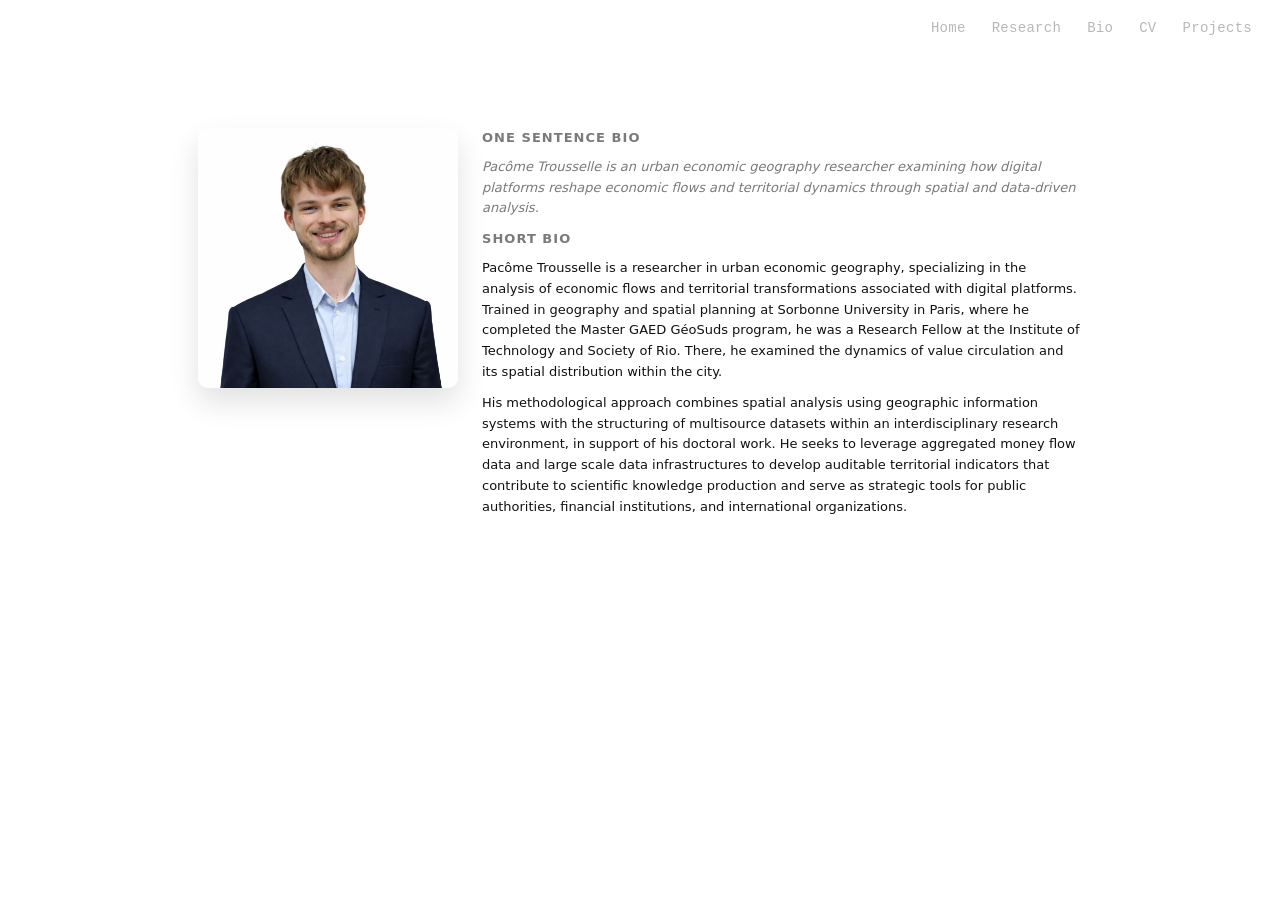
==== bio.html @ 0c2982ef "Publish site" ====
<!doctype html>
<html lang="en">
<head>
  <meta charset="utf-8" />
  <meta name="viewport" content="width=device-width,initial-scale=1" />
  <meta http-equiv="Content-Security-Policy" content="default-src 'self'; img-src 'self' data:; style-src 'self' 'unsafe-inline' https://fonts.googleapis.com; font-src 'self' https://fonts.gstatic.com; script-src 'self'; object-src 'none'; base-uri 'self'; form-action 'self'; frame-ancestors 'none'; upgrade-insecure-requests" />
  <title>Bio — Pacôme Trousselle</title>
  <meta name="description" content="Bio — Pacôme Trousselle" />

  <link rel="preconnect" href="https://fonts.googleapis.com">
  <link rel="preconnect" href="https://fonts.gstatic.com" crossorigin>
  <link href="https://fonts.googleapis.com/css2?family=Lato:wght@400;900&family=Roboto+Mono:wght@400;700&display=swap" rel="stylesheet">
  <link rel="stylesheet" href="assets/css/bio-research.css" />
</head>
<body>
  <header class="topbar">
    <nav class="nav" aria-label="Primary">
      <a href="index.html">Home</a>
      <a href="research.html">Research</a>
      <a href="bio.html">Bio</a>
      <a href="cv.html">CV</a>
      <a href="projects.html">Projects</a>
    </nav>
  </header>

  <main class="main">
    <section class="page">
      <div class="bio-layout">
        <div class="bio-portrait-wrap">
          <img class="bio-portrait" src="assets/img/bio-portrait.png" alt="Pacôme Trousselle" draggable="false" />
        </div>
        <div class="bio-text">
          <h5 class="bio-heading">One sentence bio</h5>
          <p class="bio-placeholder">Pacôme Trousselle is an urban economic geography researcher examining how digital platforms reshape economic flows and territorial dynamics through spatial and data-driven analysis.</p>

          <h5 class="bio-heading">Short bio</h5>
          <p>Pacôme Trousselle is a researcher in urban economic geography, specializing in the analysis of economic flows and territorial transformations associated with digital platforms. Trained in geography and spatial planning at Sorbonne University in Paris, where he completed the Master GAED GéoSuds program, he was a Research Fellow at the Institute of Technology and Society of Rio. There, he examined the dynamics of value circulation and its spatial distribution within the city.</p>
          <p>His methodological approach combines spatial analysis using geographic information systems with the structuring of multisource datasets within an interdisciplinary research environment, in support of his doctoral work. He seeks to leverage aggregated money flow data and large scale data infrastructures to develop auditable territorial indicators that contribute to scientific knowledge production and serve as strategic tools for public authorities, financial institutions, and international organizations.</p>
        </div>
      </div>

    </section>
  </main>
</body>
</html>
---- assets/css/bio-research.css ----
/* Bio/Research style inspired by the provided reference page */
:root{
  --ink:#111111;
  --muted:#7a7a7a;
  --line:#e3e3e3;
  --accent:#E34234;
  --bg:#ffffff;
  --mono:"Roboto Mono", ui-monospace, SFMono-Regular, Menlo, Monaco, Consolas, "Liberation Mono", monospace;
  --sans:"Lato", system-ui, -apple-system, Segoe UI, Roboto, Arial, sans-serif;
  --w: 920px;
}

*{box-sizing:border-box;}
html,body{height:100%;}
body{
  margin:0;
  background:var(--bg);
  color:var(--ink);
  font-family:var(--sans);
  line-height:1.45;
}

a{
  color:var(--ink);
  text-decoration:none;
  border-bottom:1px solid rgba(0,0,0,0.15);
}
a:hover{ border-bottom-color:rgba(0,0,0,0.4); }

main,
footer{
  max-width:var(--w);
  margin:0 auto;
  padding:0 18px;
}

.topbar{
  position:fixed;
  top:0; left:0; right:0;
  z-index:20;
  padding:18px 28px;
  display:flex;
  justify-content:flex-end;
  align-items:center;
  pointer-events:none;
}
.nav{
  display:flex;
  gap:26px;
  list-style:none;
  margin:0;
  padding:0;
  font-family:var(--mono);
  font-size:14px;
  letter-spacing:0.02em;
  pointer-events:auto;
}
.nav a{
  color:#b8b8b8;
  border-bottom:0;
}
.nav a:hover{ color:var(--accent); }
.nav a.active{
  color:var(--accent);
}

main{
  padding-top:120px;
  padding-bottom:60px;
}

h1, h2, h3, h4, h5{
  margin:0 0 8px;
  font-weight:900;
}
h2{
  font-size:18px;
  letter-spacing:0.5px;
}
h5{
  font-size:16px;
  font-weight:700;
  margin-top:18px;
}

p{ margin:10px 0; }
.muted{ color:var(--muted); }

.section-block{
  margin:20px 0;
}
.section-block h5{
  margin-top:0;
  font-size:15px;
  letter-spacing:0.12em;
  text-transform:uppercase;
  color:var(--muted);
}
.section-block p{
  margin:8px 0 12px;
}
.section-break{
  border:0;
  border-top:1px solid var(--line);
  margin:18px 0;
}

.ref-block{
  font-size:12px;
  line-height:1.5;
}

.page > h2{
  margin-bottom:12px;
  text-transform:uppercase;
  letter-spacing:0.18em;
  font-size:13px;
  color:var(--muted);
}

.page{
  background:none;
  border:none;
  border-radius:0;
  box-shadow:none;
  padding:0;
}

.research-hero{
  display:grid;
  grid-template-columns: 1.2fr 0.8fr;
  gap:22px;
  margin:18px 0 22px;
  align-items:start;
}
.research-lede{
  padding:16px 18px;
  border:1px solid var(--line);
  border-radius:12px;
  background:linear-gradient(135deg, #ffffff 0%, #faf7f6 100%);
  font-size:14px;
}
.research-pills{
  display:flex;
  flex-direction:column;
  gap:10px;
}
.pill{
  border:1px solid var(--line);
  border-radius:999px;
  padding:8px 12px;
  font-size:13px;
  display:flex;
  gap:8px;
  align-items:center;
  background:#fff;
}
.pill-label{
  font-family:var(--mono);
  font-size:11px;
  text-transform:uppercase;
  letter-spacing:0.08em;
  color:var(--muted);
}
.research-grid{
  display:grid;
  grid-template-columns: repeat(2, minmax(0, 1fr));
  gap:18px;
  margin:18px 0;
}
.section-card{
  border:1px solid var(--line);
  border-radius:12px;
  padding:16px 18px;
  background:#fff;
}
.section-title{
  margin:0 0 10px;
  font-size:12px;
  letter-spacing:0.12em;
  text-transform:uppercase;
  color:var(--muted);
}
.clean-list,
.numbered-list,
.tag-list,
.ref-list{
  margin:8px 0 0;
  padding-left:18px;
}
.clean-list li,
.numbered-list li,
.ref-list li{
  margin:8px 0;
}
.tag-list{
  list-style:none;
  padding-left:0;
  display:flex;
  flex-wrap:wrap;
  gap:8px;
}
.tag-list li{
  border:1px solid var(--line);
  border-radius:999px;
  padding:6px 10px;
  font-size:12px;
  background:#fafafa;
}
.ref-list{
  font-size:12px;
  color:#3a3a3a;
}
.ref-list li{
  line-height:1.4;
}

.bio-layout{
  display:grid;
  grid-template-columns: 260px 1fr;
  gap:24px;
  align-items:start;
  margin-top:8px;
}
.bio-portrait-wrap{
  margin:0;
}
.bio-portrait{
  display:block;
  width:100%;
  height:auto;
  border-radius:10px;
  box-shadow:0 14px 30px rgba(0,0,0,0.12);
  user-select:none;
  -webkit-user-drag:none;
  -webkit-touch-callout:none;
  pointer-events:none;
}
.bio-heading{
  margin-top:0;
  font-size:13px;
  letter-spacing:0.08em;
  text-transform:uppercase;
  color:var(--muted);
}
.bio-text{
  font-size:13px;
  line-height:1.6;
}
.bio-text p{
  margin-top:8px;
}
.bio-placeholder{
  color:var(--muted);
  font-style:italic;
}

.kv{
  display:grid;
  grid-template-columns: 120px 1fr;
  gap:6px 16px;
  margin-top:14px;
}
.kv .k{
  color:var(--muted);
  font-family:var(--mono);
  font-size:12px;
}

.footerhint{
  margin-top:18px;
  color:var(--muted);
  font-size:12px;
}

hr{
  border:0;
  border-top:1px solid var(--line);
  margin:18px 0;
}

@media (max-width: 760px){
  .topbar{ justify-content:center; }
  .nav{ flex-wrap:wrap; gap:16px; font-size:13px; justify-content:center; }
  .research-hero{
    grid-template-columns: 1fr;
  }
  .research-grid{
    grid-template-columns: 1fr;
  }
  .bio-layout{
    grid-template-columns: 1fr;
    gap:16px;
  }
  .bio-portrait-wrap{ max-width:320px; }
  .kv{ grid-template-columns: 1fr; }
}
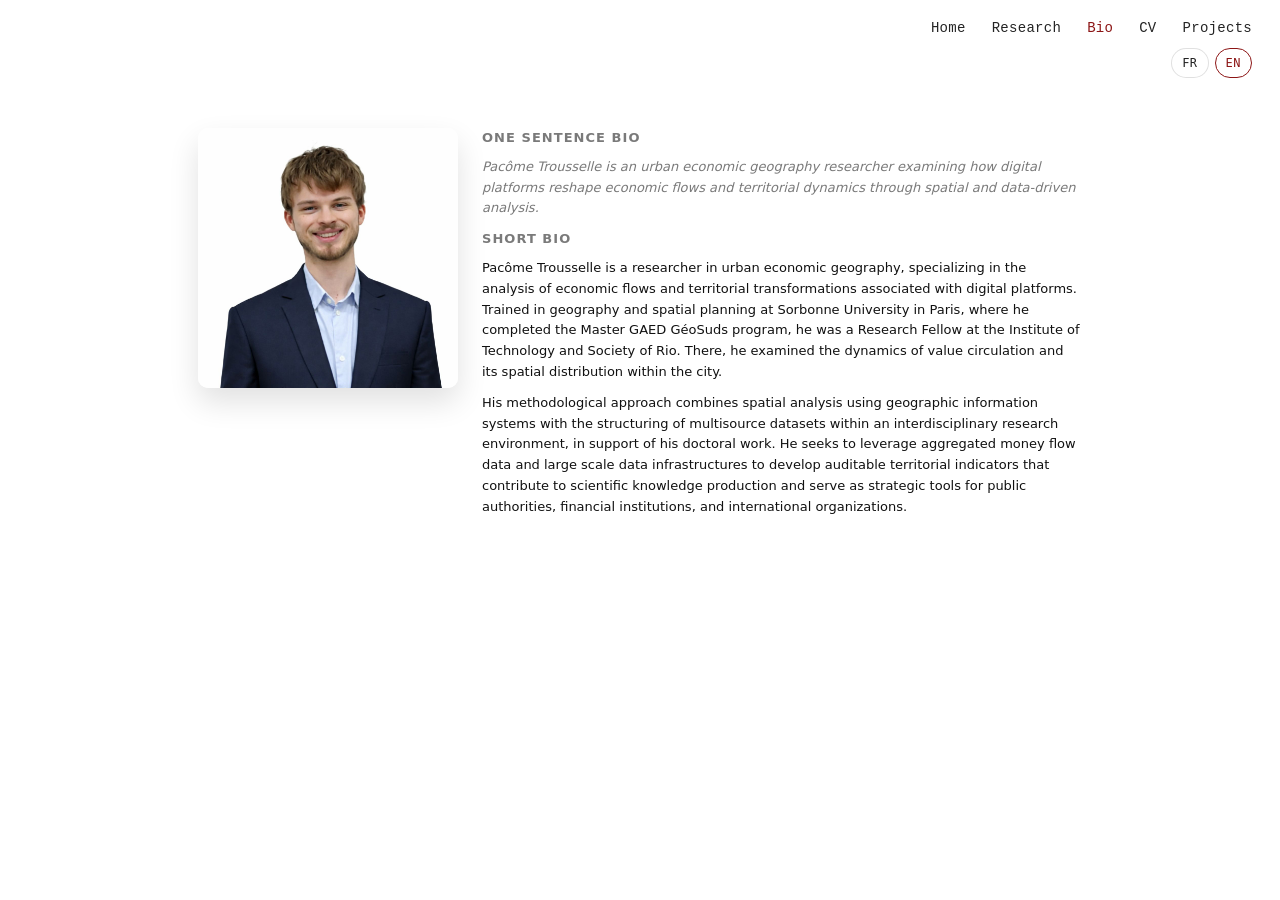
==== commit a2380693: "Add bilingual research page and site-wide language toggle" ====
--- a/bio.html
+++ b/bio.html
@@ -11,16 +11,23 @@
   <link rel="preconnect" href="https://fonts.gstatic.com" crossorigin>
   <link href="https://fonts.googleapis.com/css2?family=Lato:wght@400;900&family=Roboto+Mono:wght@400;700&display=swap" rel="stylesheet">
   <link rel="stylesheet" href="assets/css/bio-research.css" />
+  <link rel="stylesheet" href="assets/css/lang-toggle.css" />
 </head>
-<body>
+<body data-lang="en" data-title-fr="Bio | Pacôme Trousselle" data-title-en="Bio | Pacôme Trousselle">
   <header class="topbar">
-    <nav class="nav" aria-label="Primary">
-      <a href="index.html">Home</a>
-      <a href="research.html">Research</a>
-      <a href="bio.html">Bio</a>
-      <a href="cv.html">CV</a>
-      <a href="projects.html">Projects</a>
-    </nav>
+    <div class="topbar-inner">
+      <nav class="nav" aria-label="Primary" data-label-fr="Navigation principale" data-label-en="Primary">
+        <a href="index.html"><span class="lang-fr">Accueil</span><span class="lang-en">Home</span></a>
+        <a href="research.html"><span class="lang-fr">Recherche</span><span class="lang-en">Research</span></a>
+        <a href="bio.html" class="active"><span class="lang-fr">Bio</span><span class="lang-en">Bio</span></a>
+        <a href="cv.html"><span class="lang-fr">CV</span><span class="lang-en">CV</span></a>
+        <a href="projects.html"><span class="lang-fr">Projets</span><span class="lang-en">Projects</span></a>
+      </nav>
+      <div class="lang-toggle" aria-label="Language switcher" data-label-fr="Sélecteur de langue" data-label-en="Language switcher">
+        <button type="button" data-set-lang="fr" aria-pressed="false">FR</button>
+        <button type="button" data-set-lang="en" aria-pressed="true">EN</button>
+      </div>
+    </div>
   </header>
 
   <main class="main">
@@ -30,16 +37,26 @@
           <img class="bio-portrait" src="assets/img/bio-portrait.png" alt="Pacôme Trousselle" draggable="false" />
         </div>
         <div class="bio-text">
-          <h5 class="bio-heading">One sentence bio</h5>
-          <p class="bio-placeholder">Pacôme Trousselle is an urban economic geography researcher examining how digital platforms reshape economic flows and territorial dynamics through spatial and data-driven analysis.</p>
+          <h5 class="bio-heading"><span class="lang-fr">Bio en une phrase</span><span class="lang-en">One sentence bio</span></h5>
+          <p class="bio-placeholder">
+            <span class="lang-fr">Pacôme Trousselle est chercheur en géographie économique urbaine et analyse comment les plateformes et infrastructures numériques reconfigurent les flux économiques et les dynamiques territoriales à partir d’approches spatiales et fondées sur les données.</span>
+            <span class="lang-en">Pacôme Trousselle is an urban economic geography researcher examining how digital platforms reshape economic flows and territorial dynamics through spatial and data-driven analysis.</span>
+          </p>
 
-          <h5 class="bio-heading">Short bio</h5>
-          <p>Pacôme Trousselle is a researcher in urban economic geography, specializing in the analysis of economic flows and territorial transformations associated with digital platforms. Trained in geography and spatial planning at Sorbonne University in Paris, where he completed the Master GAED GéoSuds program, he was a Research Fellow at the Institute of Technology and Society of Rio. There, he examined the dynamics of value circulation and its spatial distribution within the city.</p>
-          <p>His methodological approach combines spatial analysis using geographic information systems with the structuring of multisource datasets within an interdisciplinary research environment, in support of his doctoral work. He seeks to leverage aggregated money flow data and large scale data infrastructures to develop auditable territorial indicators that contribute to scientific knowledge production and serve as strategic tools for public authorities, financial institutions, and international organizations.</p>
+          <h5 class="bio-heading"><span class="lang-fr">Bio courte</span><span class="lang-en">Short bio</span></h5>
+          <p>
+            <span class="lang-fr">Pacôme Trousselle est chercheur en géographie économique urbaine, spécialisé dans l’analyse des flux économiques et des transformations territoriales associées aux plateformes numériques. Formé en géographie et aménagement à Sorbonne Université à Paris, où il a suivi le master GAED GéoSuds, il a été Research Fellow à l’Institute of Technology and Society de Rio. Il y a étudié les dynamiques de circulation de la valeur et leur distribution spatiale dans la ville.</span>
+            <span class="lang-en">Pacôme Trousselle is a researcher in urban economic geography, specializing in the analysis of economic flows and territorial transformations associated with digital platforms. Trained in geography and spatial planning at Sorbonne University in Paris, where he completed the Master GAED GéoSuds program, he was a Research Fellow at the Institute of Technology and Society of Rio. There, he examined the dynamics of value circulation and its spatial distribution within the city.</span>
+          </p>
+          <p>
+            <span class="lang-fr">Son approche méthodologique combine l’analyse spatiale par systèmes d’information géographique avec la structuration de jeux de données multi-sources dans un environnement de recherche interdisciplinaire, au service de son travail doctoral. Il cherche à mobiliser des données agrégées de circulation monétaire et de grandes infrastructures de données afin de produire des indicateurs territoriaux auditables, utiles à la connaissance scientifique comme à l’action d’autorités publiques, d’institutions financières et d’organisations internationales.</span>
+            <span class="lang-en">His methodological approach combines spatial analysis using geographic information systems with the structuring of multisource datasets within an interdisciplinary research environment, in support of his doctoral work. He seeks to leverage aggregated money flow data and large scale data infrastructures to develop auditable territorial indicators that contribute to scientific knowledge production and serve as strategic tools for public authorities, financial institutions, and international organizations.</span>
+          </p>
         </div>
       </div>
 
     </section>
   </main>
+  <script src="assets/js/lang-toggle.js"></script>
 </body>
 </html>
--- a/assets/css/bio-research.css
+++ b/assets/css/bio-research.css
@@ -3,7 +3,7 @@
   --ink:#111111;
   --muted:#7a7a7a;
   --line:#e3e3e3;
-  --accent:#E34234;
+  --accent:#8c1515;
   --bg:#ffffff;
   --mono:"Roboto Mono", ui-monospace, SFMono-Regular, Menlo, Monaco, Consolas, "Liberation Mono", monospace;
   --sans:"Lato", system-ui, -apple-system, Segoe UI, Roboto, Arial, sans-serif;
@@ -56,7 +56,7 @@
   pointer-events:auto;
 }
 .nav a{
-  color:#b8b8b8;
+  color:#242424;
   border-bottom:0;
 }
 .nav a:hover{ color:var(--accent); }
--- a/assets/css/lang-toggle.css
+++ b/assets/css/lang-toggle.css
@@ -0,0 +1,127 @@
+.lang-en {
+  display: none;
+}
+
+body[data-lang="en"] .lang-fr {
+  display: none;
+}
+
+body[data-lang="en"] .lang-en {
+  display: inline;
+}
+
+body[data-lang="fr"] .lang-fr {
+  display: inline;
+}
+
+body[data-lang="fr"] .lang-en {
+  display: none;
+}
+
+body[data-lang="en"] .lang-en.block,
+body[data-lang="fr"] .lang-fr.block {
+  display: block;
+}
+
+body[data-lang="en"] .lang-fr.block,
+body[data-lang="fr"] .lang-en.block {
+  display: none;
+}
+
+.topbar-inner {
+  display: flex;
+  flex-direction: column;
+  align-items: flex-end;
+  gap: 10px;
+  font-family: "Roboto Mono", ui-monospace, SFMono-Regular, Menlo, Monaco, Consolas, monospace;
+  font-size: 14px;
+  pointer-events: auto;
+}
+
+.lang-toggle {
+  display: inline-flex;
+  align-items: center;
+  gap: 6px;
+}
+
+.lang-toggle button {
+  padding: 7px 10px;
+  border: 1px solid rgba(0, 0, 0, 0.12);
+  background: rgba(255, 255, 255, 0.9);
+  color: #222;
+  font-family: "Roboto Mono", ui-monospace, SFMono-Regular, Menlo, Monaco, Consolas, monospace;
+  font-size: 12px;
+  letter-spacing: 0.04em;
+  text-transform: uppercase;
+  cursor: pointer;
+  border-radius: 999px;
+}
+
+.lang-toggle button[aria-pressed="true"] {
+  border-color: #8c1515;
+  color: #8c1515;
+}
+
+.topbar .nav,
+.topbar .lang-toggle {
+  pointer-events: auto;
+}
+
+.site-header .header-wrap {
+  display: grid;
+  grid-template-columns: auto 1fr;
+  gap: 12px 18px;
+  align-items: start;
+}
+
+.site-header .header-controls {
+  display: flex;
+  flex-direction: column;
+  align-items: flex-end;
+  gap: 10px;
+}
+
+.site-header .header-nav a {
+  color: #242424;
+  text-decoration: none;
+  transition: color 0.15s ease, transform 0.15s ease;
+}
+
+.site-header .header-nav a:hover,
+.site-header .header-nav a.active {
+  color: #8c1515;
+}
+
+.site-header .lang-toggle button {
+  background: #fff;
+}
+
+@media (max-width: 860px) {
+  .topbar {
+    justify-content: center;
+  }
+
+  .topbar-inner {
+    align-items: center;
+  }
+}
+
+@media (max-width: 600px) {
+  .site-header .header-wrap {
+    grid-template-columns: 1fr;
+  }
+
+  .site-header .header-controls {
+    align-items: flex-start;
+  }
+}
+
+@media (max-width: 460px) {
+  .topbar-inner {
+    align-items: center;
+  }
+
+  .lang-toggle {
+    justify-content: center;
+  }
+}
